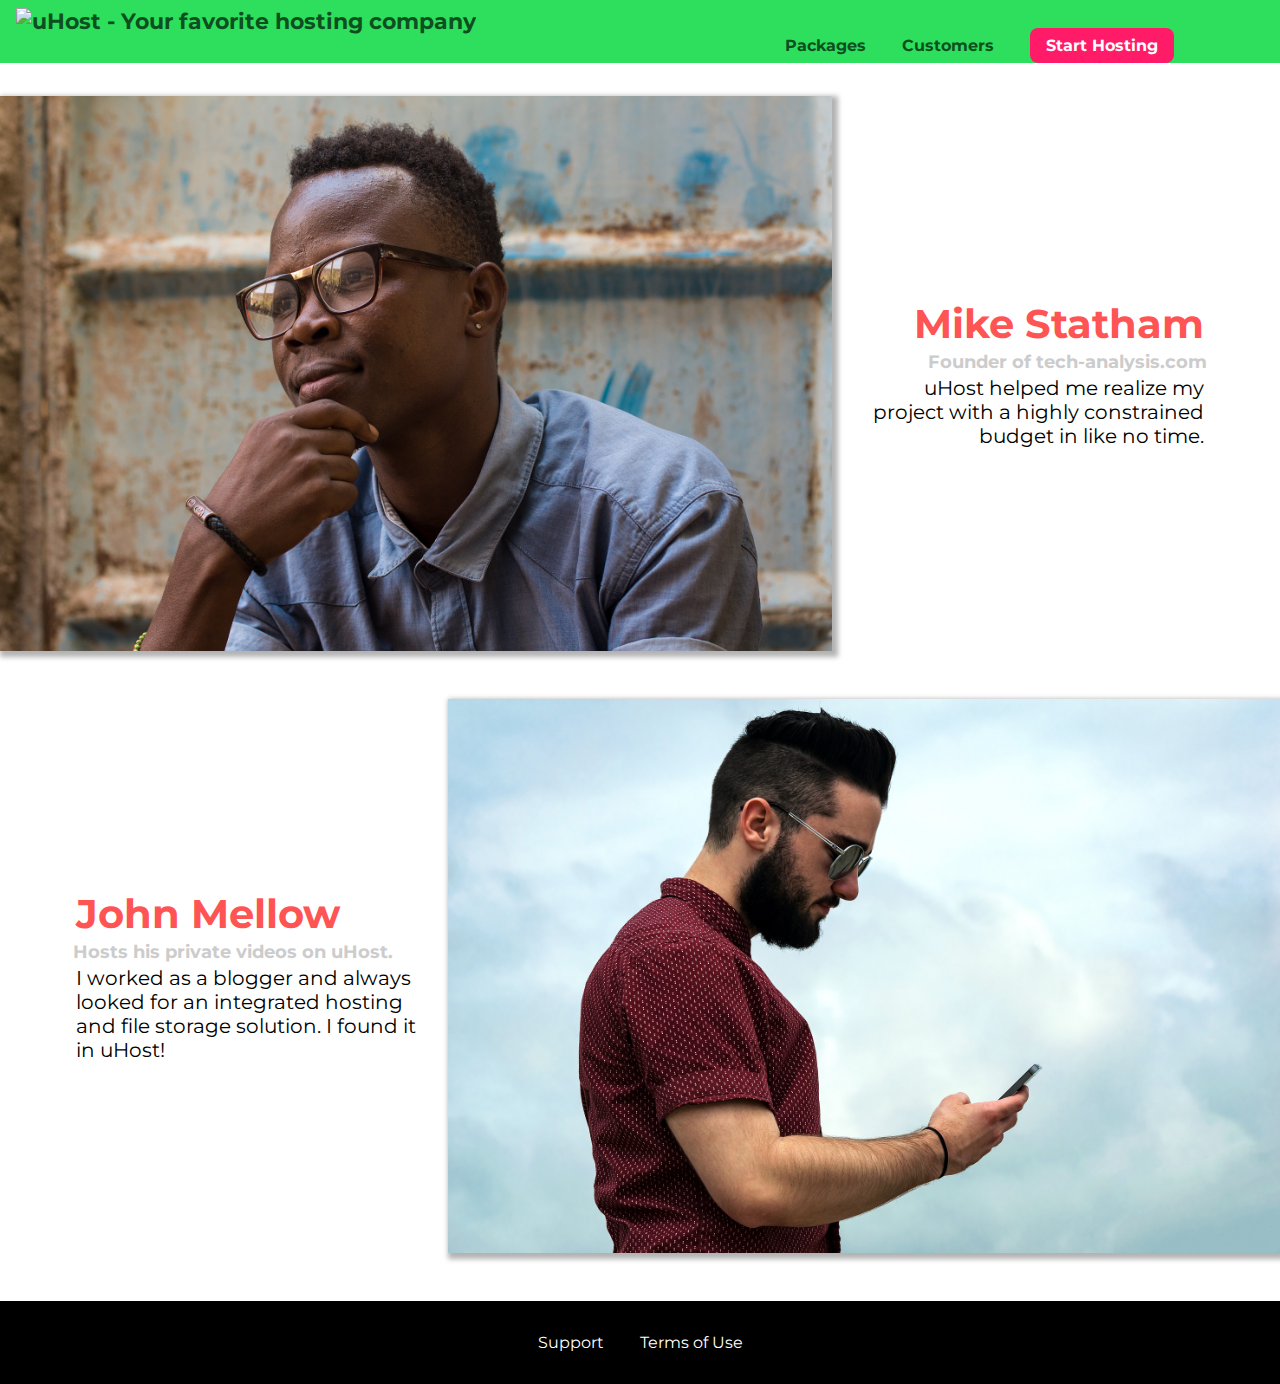
==== customers/index.html @ 458d99f6 "Add customers page" ====
<!DOCTYPE html>
<html lang="en">

<head>
    <meta charset="UTF-8">
    <meta name="viewport" content="width=device-width, initial-scale=1.0">
    <meta http-equiv="X-UA-Compatible" content="ie=edge">
    <title>uHost Customers</title>
    <link rel="shortcut icon" href="../favicon.png">
    <link href="https://fonts.googleapis.com/css?family=Anton|Montserrat:400,700" rel="stylesheet">
    <link rel="stylesheet" href="../shared.css">
    <link rel="stylesheet" href="customers.css">
</head>

<body>
  <header class="main-header">
    <div>
      <a class="main-header__brand" href="../index.html">
        <img src="../images/uhost-icon.png" alt="uHost - Your favorite hosting company">
      </a>
    </div>
    <nav class="main-nav">
      <ul class="main-nav__items">
        <li class="main-nav__item">
          <a href="../packages/index.html">Packages</a>
        </li>
        <li class="main-nav__item">
          <a href="../customers/index.html">Customers</a>
        </li>
        <li class="main-nav__item main-nav__item--cta">
          <a href="../start-hosting/index.html">Start Hosting</a>
        </li>
      </ul>
    </nav>
  </header> 
    <main>
        <div>
            <div class="testimonial" id="customer-1">
                <div class="testimonial__image-container">
                    <img src="../images/customer-1.jpg" alt="Mike Statham - Customer" class="testimonial__image">
                </div>
                <div class="testimonial__info">
                    <h1 class="testimonial__name">Mike Statham</h1>
                    <h2 class="testimonial__subtitle">Founder of
                        <a href="tech-analysis.com">tech-analysis.com</a>
                    </h2>
                    <p class="testimonial__text">uHost helped me realize my project with a highly constrained budget in like no time.</p>
                </div>
            </div>
            <div class="testimonial" id="customer-2">

                <div class="testimonial__info">
                    <h1 class="testimonial__name">John Mellow</h1>
                    <h2 class="testimonial__subtitle">Hosts his private videos on uHost.
                    </h2>
                    <p class="testimonial__text">I worked as a blogger and always looked for an integrated hosting and file storage solution. I found
                        it in uHost!
                    </p>
                </div>
                <div class="testimonial__image-container">
                    <img src="../images/customer-2.jpg" alt="John Mellow - Customer" class="testimonial__image">
                </div>
            </div>
        </div>
    </main>
    <footer class="main-footer">
        <nav>
            <ul class="main-footer__links">
                <li class="main-footer__link">
                    <a href="#">Support</a>
                </li>
                <li class="main-footer__link">
                    <a href="#">Terms of Use</a>
                </li>
            </ul>
        </nav>
    </footer>
</body>

</html>
---- shared.css ----
* {
  box-sizing: border-box;
}

body {
  font-family: 'Montserrat', sans-serif;
  margin: 0;
}

.main-header {
  background-color: #2ddf5c;
  padding: 8px 16px;
  position: fixed;
  width: 100%;
  top: 0;
  left: 0;
  z-index: 1;
}

.main-header > div {
  display: inline-block;
  vertical-align: middle;
}

.main-header__brand {
  color: #0e4f1f;
  text-decoration: none;
  font-weight: bold;
  font-size: 22px;
}

.main-nav {
  display: inline-block;
  text-align: right;
  width: calc(100% - 74px);
  vertical-align: middle;
}

.main-nav__items {
  margin: 0;
  padding: 0;
  list-style: none;
  color: #0e4f1f;
}

.main-nav__item {
  display: inline-block;
  margin: 0 16px;
}

.main-nav__item a {
  text-decoration: none;
  color: #0e4f1f;
  font-weight: bold;
  padding: 3px 0;
}

.main-nav__item a:hover,
.main-nav__item a:active {
  color: white;
  border-bottom: 5px solid white;
}

.main-nav__item--cta a {
  color: white;
  background: #ff1b68;
  padding: 8px 16px;
  border-radius: 8px;
}

.main-nav__item--cta a:hover,
.main-nav__item--cta a:active {
  color: #ff1b68;
  background: white;
  border: none;
}

.main-footer {
  background: black;
  padding: 32px;
  margin-top: 48px;
}

.main-footer__links {
  list-style: none;
  margin: 0;
  padding: 0px;
  text-align: center;
}

.main-footer__link {
  display: inline-block;
  margin: 0 16px;
}

.main-footer__link a {
  color: white;
  text-decoration: none;
}

.main-footer__link a:hover,
.main-footer__link a:active {
  color: #ccc;
}

.button {
  background: #0e4f1f; 
  color: white;
  font: inherit;
  border: 1.5px solid #0e4f1f;
  padding: 8px;
  border-radius: 8px;
  font-weight: bold;
  cursor: pointer;
 }
 
 .button:hover,
 .button:active {
   background: white;
   color: #0e4f1f;
 }
 
 .button:focus {
   outline: none;
 }
---- customers/customers.css ----
.testimonial {
  font-size: 20px;
  margin: 48px 0;
}

.testimonial__list {
  width: 80%;
  margin: auto;
}

.testimonial:first-of-type {
  margin-top: 96px;
}

.testimonial__image-container {
  width: 65%;
  display: inline-block;
  vertical-align: middle;
  box-shadow: 3px 3px 5px 3px rgba(0, 0, 0, 0.3);
}

.testimonial__image {
  width: 100%;
  vertical-align: top;
}

.testimonial__info {
  text-align: right;
  padding: 14px;
  display: inline-block;
  vertical-align: middle;
  width: 30%;
}

#customer-2.testimonial {
  text-align: right;
}

#customer-2 .testimonial__info {
  text-align: left;
}

.testimonial__name {
  margin: 3px;
  color: #ff5454;
}

.testimonial__subtitle {
  margin: 0;
  font-size: 18px;
  color: #ccc;
}

.testimonial__subtitle a {
  color: inherit;
  text-decoration: none;
}

.testimonial__subtitle a:hover,
.testimonial__subtitle a:active {
  color: #7a7a7a;
}

.testimonial__text {
  margin: 3px;
}
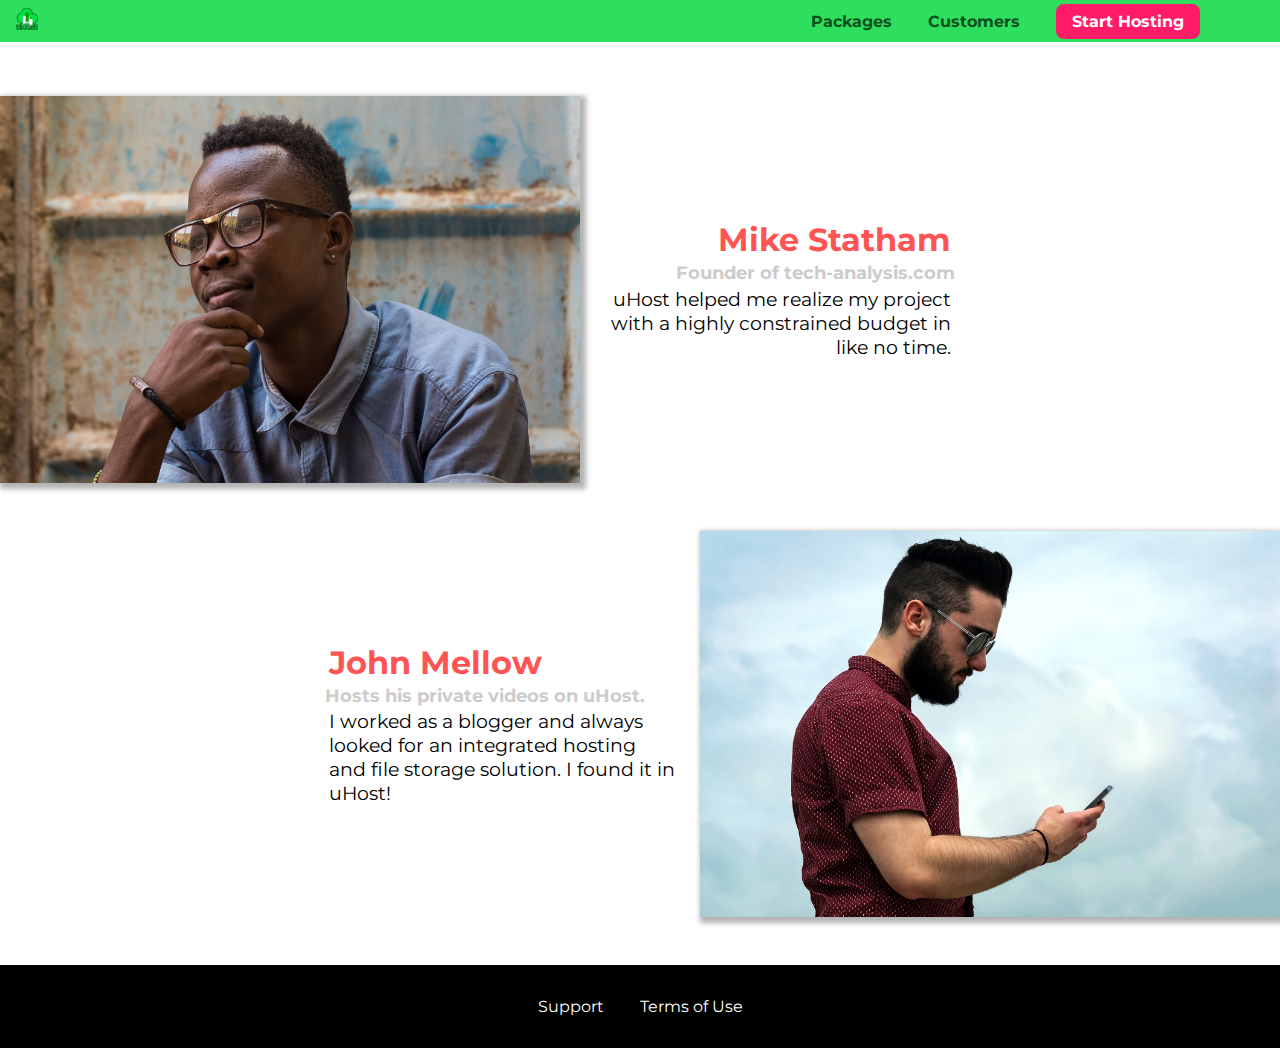
==== commit ebc07140: "Add a backdrop to be used later" ====
--- a/customers/index.html
+++ b/customers/index.html
@@ -13,6 +13,7 @@
 </head>
 
 <body>
+  <div class="backdrop"></div>
   <header class="main-header">
     <div>
       <a class="main-header__brand" href="../index.html">
--- a/shared.css
+++ b/shared.css
@@ -5,6 +5,17 @@
 body {
   font-family: 'Montserrat', sans-serif;
   margin: 0;
+}
+
+.backdrop {
+  position: fixed;
+  display: none;
+  top: 0;
+  left: 0;
+  z-index: 100;
+  width: 100%;
+  height: 100%;
+  background: rgba(0, 0, 0, 0.5);
 }
 
 .main-header {
@@ -27,6 +38,12 @@
   text-decoration: none;
   font-weight: bold;
   font-size: 22px;
+  height: 22px;
+  display: inline-block;
+}
+
+.main-header__brand img {
+  height: 100%;
 }
 
 .main-nav {
--- a/customers/customers.css
+++ b/customers/customers.css
@@ -1,6 +1,6 @@
 .testimonial {
-  font-size: 20px;
-  margin: 48px 0;
+  font-size: 1.2rem;
+  margin: 3rem 0;
 }
 
 .testimonial__list {
@@ -9,11 +9,12 @@
 }
 
 .testimonial:first-of-type {
-  margin-top: 96px;
+  margin-top: 6rem;
 }
 
 .testimonial__image-container {
   width: 65%;
+  max-width: 580px;
   display: inline-block;
   vertical-align: middle;
   box-shadow: 3px 3px 5px 3px rgba(0, 0, 0, 0.3);
@@ -26,7 +27,7 @@
 
 .testimonial__info {
   text-align: right;
-  padding: 14px;
+  padding: 0.9rem;
   display: inline-block;
   vertical-align: middle;
   width: 30%;
@@ -41,13 +42,14 @@
 }
 
 .testimonial__name {
-  margin: 3px;
+  margin: 0.2rem;
   color: #ff5454;
+  font-size: 2rem;
 }
 
 .testimonial__subtitle {
   margin: 0;
-  font-size: 18px;
+  font-size: 1.1rem;
   color: #ccc;
 }
 
@@ -62,6 +64,6 @@
 }
 
 .testimonial__text {
-  margin: 3px;
+  margin: 0.2rem;
 }
 
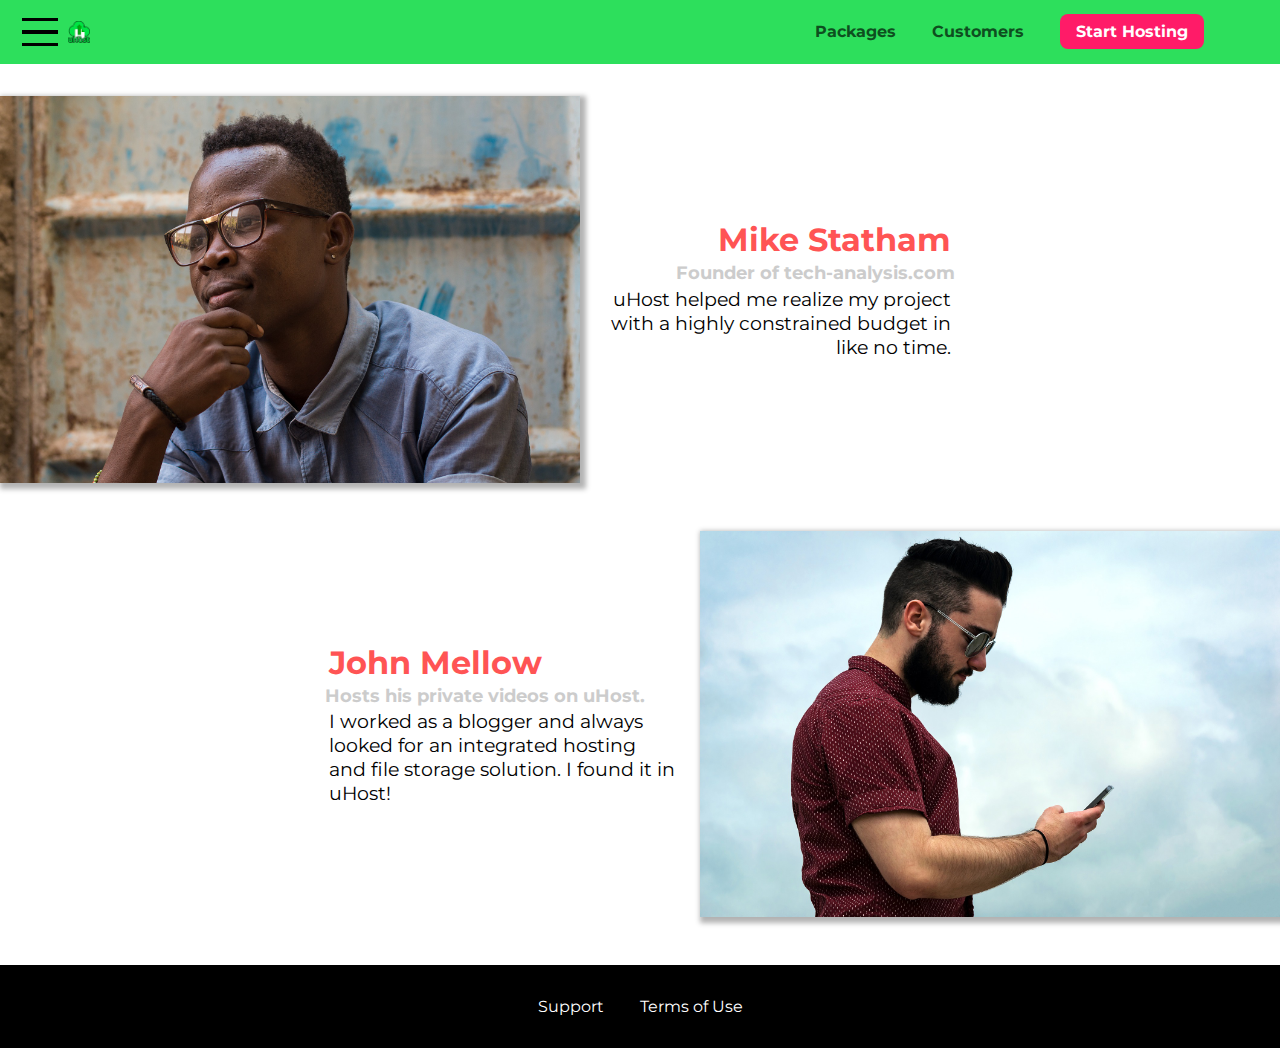
==== commit 0977515a: "Add sidenav and open and close functionality" ====
--- a/customers/index.html
+++ b/customers/index.html
@@ -16,6 +16,11 @@
   <div class="backdrop"></div>
   <header class="main-header">
     <div>
+      <button class="toggle-button">
+        <span class="toggle-button__bar"></span>
+        <span class="toggle-button__bar"></span>
+        <span class="toggle-button__bar"></span>
+      </button>
       <a class="main-header__brand" href="../index.html">
         <img src="../images/uhost-icon.png" alt="uHost - Your favorite hosting company">
       </a>
@@ -34,6 +39,19 @@
       </ul>
     </nav>
   </header> 
+  <nav class="mobile-nav">
+    <ul class="mobile-nav__items">
+      <li class="mobile-nav__item">
+        <a href="../packages/index.html">Packages</a>
+      </li>
+      <li class="mobile-nav__item">
+        <a href="../customers/index.html">Customers</a>
+      </li>
+      <li class="mobile-nav__item mobile-nav__item--cta">
+        <a href="../start-hosting/index.html">Start Hosting</a>
+      </li>
+    </ul>
+  </nav>
     <main>
         <div>
             <div class="testimonial" id="customer-1">
@@ -76,6 +94,7 @@
             </ul>
         </nav>
     </footer>
+    <script src="../shared.js"></script>
 </body>
 
 </html>--- a/shared.css
+++ b/shared.css
@@ -13,14 +13,14 @@
   top: 0;
   left: 0;
   z-index: 100;
-  width: 100%;
-  height: 100%;
+  width: 100vw;
+  height: 100vh;
   background: rgba(0, 0, 0, 0.5);
 }
 
 .main-header {
   background-color: #2ddf5c;
-  padding: 8px 16px;
+  padding: 0.5rem 1rem;
   position: fixed;
   width: 100%;
   top: 0;
@@ -33,13 +33,36 @@
   vertical-align: middle;
 }
 
+.toggle-button {
+  width: 3rem;
+  background: transparent;
+  border: none;
+  cursor: pointer;
+  padding-top: 0;
+  padding-bottom: 0;
+  vertical-align: middle;
+}
+
+.toggle-button:focus {
+  outline: none;
+}
+
+.toggle-button__bar {
+  width: 100%;
+  height: 0.2rem;
+  background: black;
+  display: block;
+  margin: 0.6rem 0;
+}
+
 .main-header__brand {
   color: #0e4f1f;
   text-decoration: none;
   font-weight: bold;
-  font-size: 22px;
-  height: 22px;
-  display: inline-block;
+  font-size: 1.4rem;
+  height: 1.4rem;
+  display: inline-block;
+  vertical-align: middle;
 }
 
 .main-header__brand img {
@@ -49,7 +72,7 @@
 .main-nav {
   display: inline-block;
   text-align: right;
-  width: calc(100% - 74px);
+  width: calc(100% - 122px);
   vertical-align: middle;
 }
 
@@ -62,14 +85,15 @@
 
 .main-nav__item {
   display: inline-block;
-  margin: 0 16px;
-}
-
-.main-nav__item a {
+  margin: 0 1rem;
+}
+
+.main-nav__item a,
+.mobile-nav__item a {
   text-decoration: none;
   color: #0e4f1f;
   font-weight: bold;
-  padding: 3px 0;
+  padding: 0.2rem 0;
 }
 
 .main-nav__item a:hover,
@@ -78,15 +102,18 @@
   border-bottom: 5px solid white;
 }
 
-.main-nav__item--cta a {
+.main-nav__item--cta a,
+.mobile-nav__item--cta a {
   color: white;
   background: #ff1b68;
-  padding: 8px 16px;
+  padding: 0.5rem 1rem;
   border-radius: 8px;
 }
 
 .main-nav__item--cta a:hover,
-.main-nav__item--cta a:active {
+.main-nav__item--cta a:active,
+.mobile-nav__item--cta a:hover,
+.mobile-nav__item--cta a:active {
   color: #ff1b68;
   background: white;
   border: none;
@@ -94,20 +121,20 @@
 
 .main-footer {
   background: black;
-  padding: 32px;
-  margin-top: 48px;
+  padding: 2rem;
+  margin-top: 3rem;
 }
 
 .main-footer__links {
   list-style: none;
   margin: 0;
-  padding: 0px;
+  padding: 0;
   text-align: center;
 }
 
 .main-footer__link {
   display: inline-block;
-  margin: 0 16px;
+  margin: 0 1rem;
 }
 
 .main-footer__link a {
@@ -120,23 +147,104 @@
   color: #ccc;
 }
 
+.mobile-nav {
+  display: none;
+  position: fixed;
+  z-index: 101;
+  top: 0;
+  left: 0;
+  background: white;
+  width: 80%;
+  height: 100vh;
+}
+
+.mobile-nav__items {
+  width: 90%;
+  height: 100%;
+  list-style: none;
+  margin: 10% auto;
+  padding: 0;
+  text-align: center;
+}
+
+.mobile-nav__item {
+  margin: 1rem 0;
+}
+
+.mobile-nav__item a {
+  font-size: 1.5rem;
+}
+
 .button {
-  background: #0e4f1f; 
+  background: #0e4f1f;
   color: white;
   font: inherit;
   border: 1.5px solid #0e4f1f;
-  padding: 8px;
   border-radius: 8px;
+  padding: 0.5rem;
   font-weight: bold;
   cursor: pointer;
- }
- 
- .button:hover,
- .button:active {
-   background: white;
-   color: #0e4f1f;
- }
- 
- .button:focus {
-   outline: none;
- }+}
+
+.button:hover,
+.button:active {
+  background: white;
+  color: #0e4f1f;
+}
+
+.button:focus {
+  outline: none;
+}
+
+.modal {
+  position: fixed;
+  display: none;
+  z-index: 200;
+  top: 20%;
+  left: 30%;
+  width: 40%;
+  background: white;
+  padding: 1rem;
+  border: 1px solid #ccc;
+  box-shadow: 1px 1px 1px rgba(0, 0, 0, 0.5);
+}
+
+.modal__title {
+  text-align: center;
+  margin: 0 0 1rem 0;
+}
+
+.modal__actions {
+  text-align: center;
+}
+
+.modal__action {
+  border: 1px solid #0e4f1f;
+  background: #0e4f1f;
+  text-decoration: none;
+  color: white;
+  font: inherit;
+  padding: 0.5rem 1rem;
+  cursor: pointer;
+}
+
+.modal__action:hover,
+.modal__action:active {
+  background: #2ddf5c;
+  border-color: #2ddf5c;
+}
+
+.modal__action--negative {
+  background: red;
+  border-color: red;
+}
+
+.modal__action--negative:hover,
+.modal__action--negative:active {
+  background: #ff1b68;
+  border-color: #ff1b68;
+}
+
+.open {
+  display: block;
+}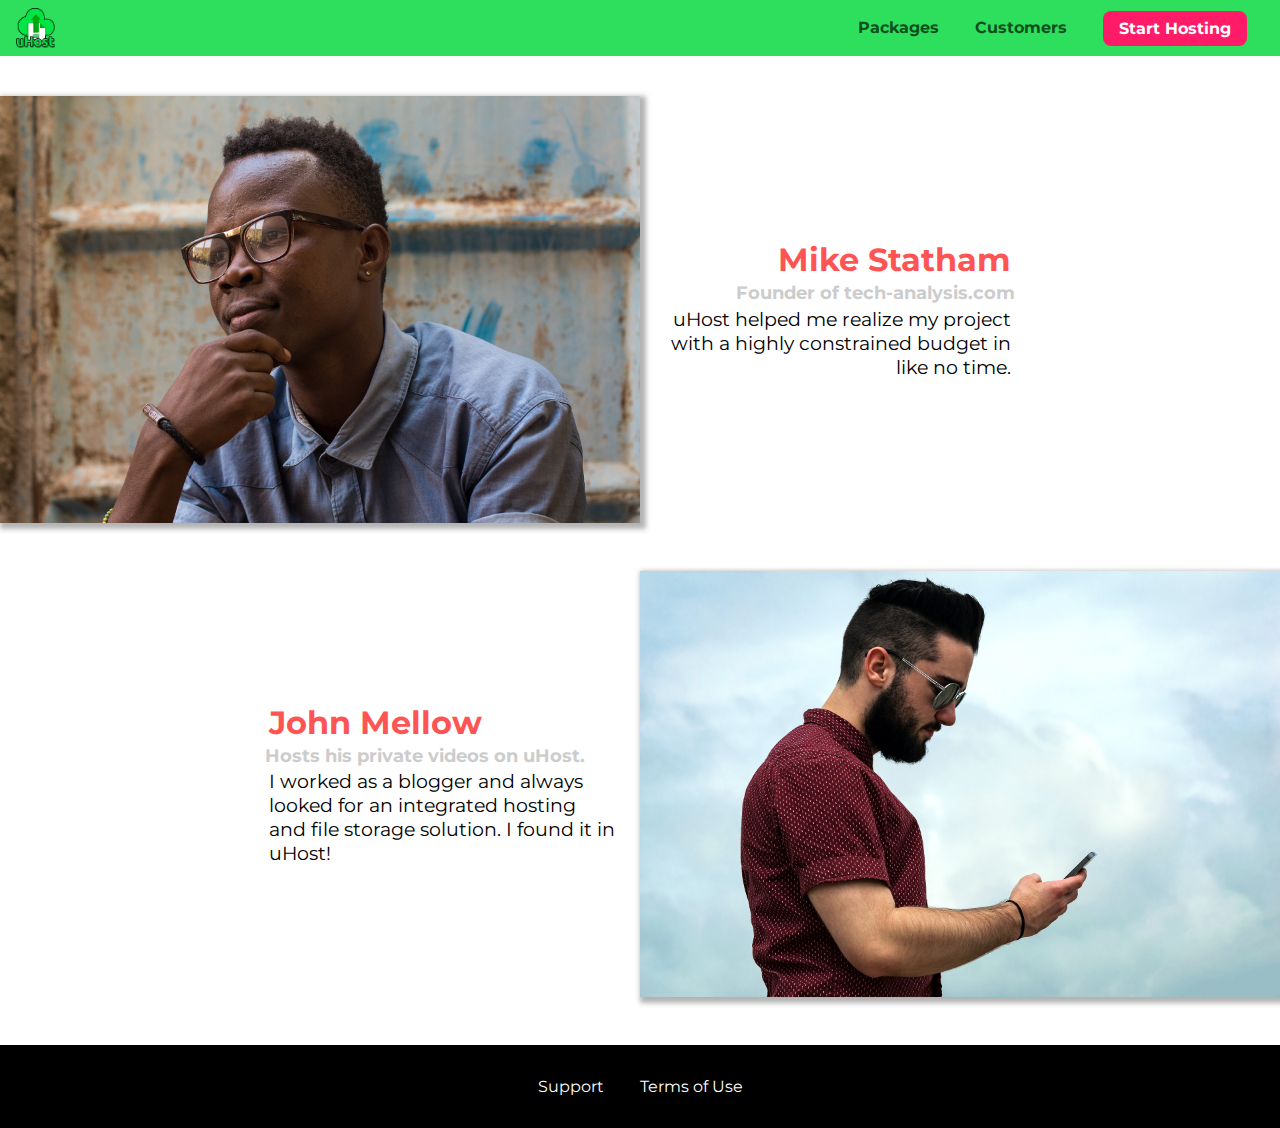
==== commit 5048369b: "Move web font imports to shared CSS file." ====
--- a/customers/index.html
+++ b/customers/index.html
@@ -3,11 +3,10 @@
 
 <head>
     <meta charset="UTF-8">
+    <meta http-equiv="X-UA-Compatible" content="ie=edge">
     <meta name="viewport" content="width=device-width, initial-scale=1.0">
-    <meta http-equiv="X-UA-Compatible" content="ie=edge">
     <title>uHost Customers</title>
     <link rel="shortcut icon" href="../favicon.png">
-    <link href="https://fonts.googleapis.com/css?family=Anton|Montserrat:400,700" rel="stylesheet">
     <link rel="stylesheet" href="../shared.css">
     <link rel="stylesheet" href="customers.css">
 </head>
--- a/shared.css
+++ b/shared.css
@@ -1,3 +1,7 @@
+@import url('https://fonts.googleapis.com/css?family=Roboto');
+@import url('https://fonts.googleapis.com/css?family=Anton');
+@import url('https://fonts.googleapis.com/css?family=Montserrat:400,700');
+
 * {
   box-sizing: border-box;
 }
@@ -5,6 +9,11 @@
 body {
   font-family: 'Montserrat', sans-serif;
   margin: 0;
+}
+
+main {
+  min-height: calc(100vh - 3.5rem - 8rem);/* - nav - footer */
+  margin-top: 3.5rem
 }
 
 .backdrop {
@@ -59,21 +68,17 @@
   color: #0e4f1f;
   text-decoration: none;
   font-weight: bold;
-  font-size: 1.4rem;
-  height: 1.4rem;
+  height: 2.5rem;
   display: inline-block;
   vertical-align: middle;
 }
 
 .main-header__brand img {
-  height: 100%;
+  height: 100%
 }
 
 .main-nav {
-  display: inline-block;
-  text-align: right;
-  width: calc(100% - 122px);
-  vertical-align: middle;
+  display: none;
 }
 
 .main-nav__items {
@@ -133,8 +138,8 @@
 }
 
 .main-footer__link {
-  display: inline-block;
-  margin: 0 1rem;
+  display: block;
+  margin: 1rem;
 }
 
 .main-footer__link a {
@@ -196,6 +201,13 @@
   outline: none;
 }
 
+.button[disabled] {
+  cursor: not-allowed;
+  border: #a1a1a1;
+  background: #ccc;
+  color: #a1a1a1;
+}
+
 .modal {
   position: fixed;
   display: none;
@@ -247,4 +259,22 @@
 
 .open {
   display: block;
+}
+
+@media (min-width: 40rem) {
+  .toggle-button {
+    display: none;
+  }
+
+  .main-nav {
+    display: inline-block;
+    text-align: right;
+    width: calc(100% - 44px);
+    vertical-align: middle;
+  }
+
+  .main-footer__link {
+    display: inline-block;
+    margin: 0 1rem;
+  }
 }--- a/customers/customers.css
+++ b/customers/customers.css
@@ -1,22 +1,15 @@
+main {
+  padding-top: 2.5rem;
+}
+
 .testimonial {
   font-size: 1.2rem;
-  margin: 3rem 0;
-}
-
-.testimonial__list {
-  width: 80%;
-  margin: auto;
-}
-
-.testimonial:first-of-type {
-  margin-top: 6rem;
 }
 
 .testimonial__image-container {
-  width: 65%;
-  max-width: 580px;
-  display: inline-block;
-  vertical-align: middle;
+  width: 100%;
+  max-width: 40rem;
+  
   box-shadow: 3px 3px 5px 3px rgba(0, 0, 0, 0.3);
 }
 
@@ -28,9 +21,6 @@
 .testimonial__info {
   text-align: right;
   padding: 0.9rem;
-  display: inline-block;
-  vertical-align: middle;
-  width: 30%;
 }
 
 #customer-2.testimonial {
@@ -67,3 +57,24 @@
   margin: 0.2rem;
 }
 
+@media (min-width: 40rem) {
+  .testimonial {
+    /* margin: 3rem auto; */
+    margin-bottom: 3rem;
+    margin-left: auto;
+    margin-right: auto;
+    max-width: 93rem;
+  }
+
+  .testimonial__image-container {
+    width: 66%;
+    display: inline-block;
+    vertical-align: middle;
+  }
+
+  .testimonial__info {
+    display: inline-block;
+    vertical-align: middle;
+    width: 30%;
+  }
+}
